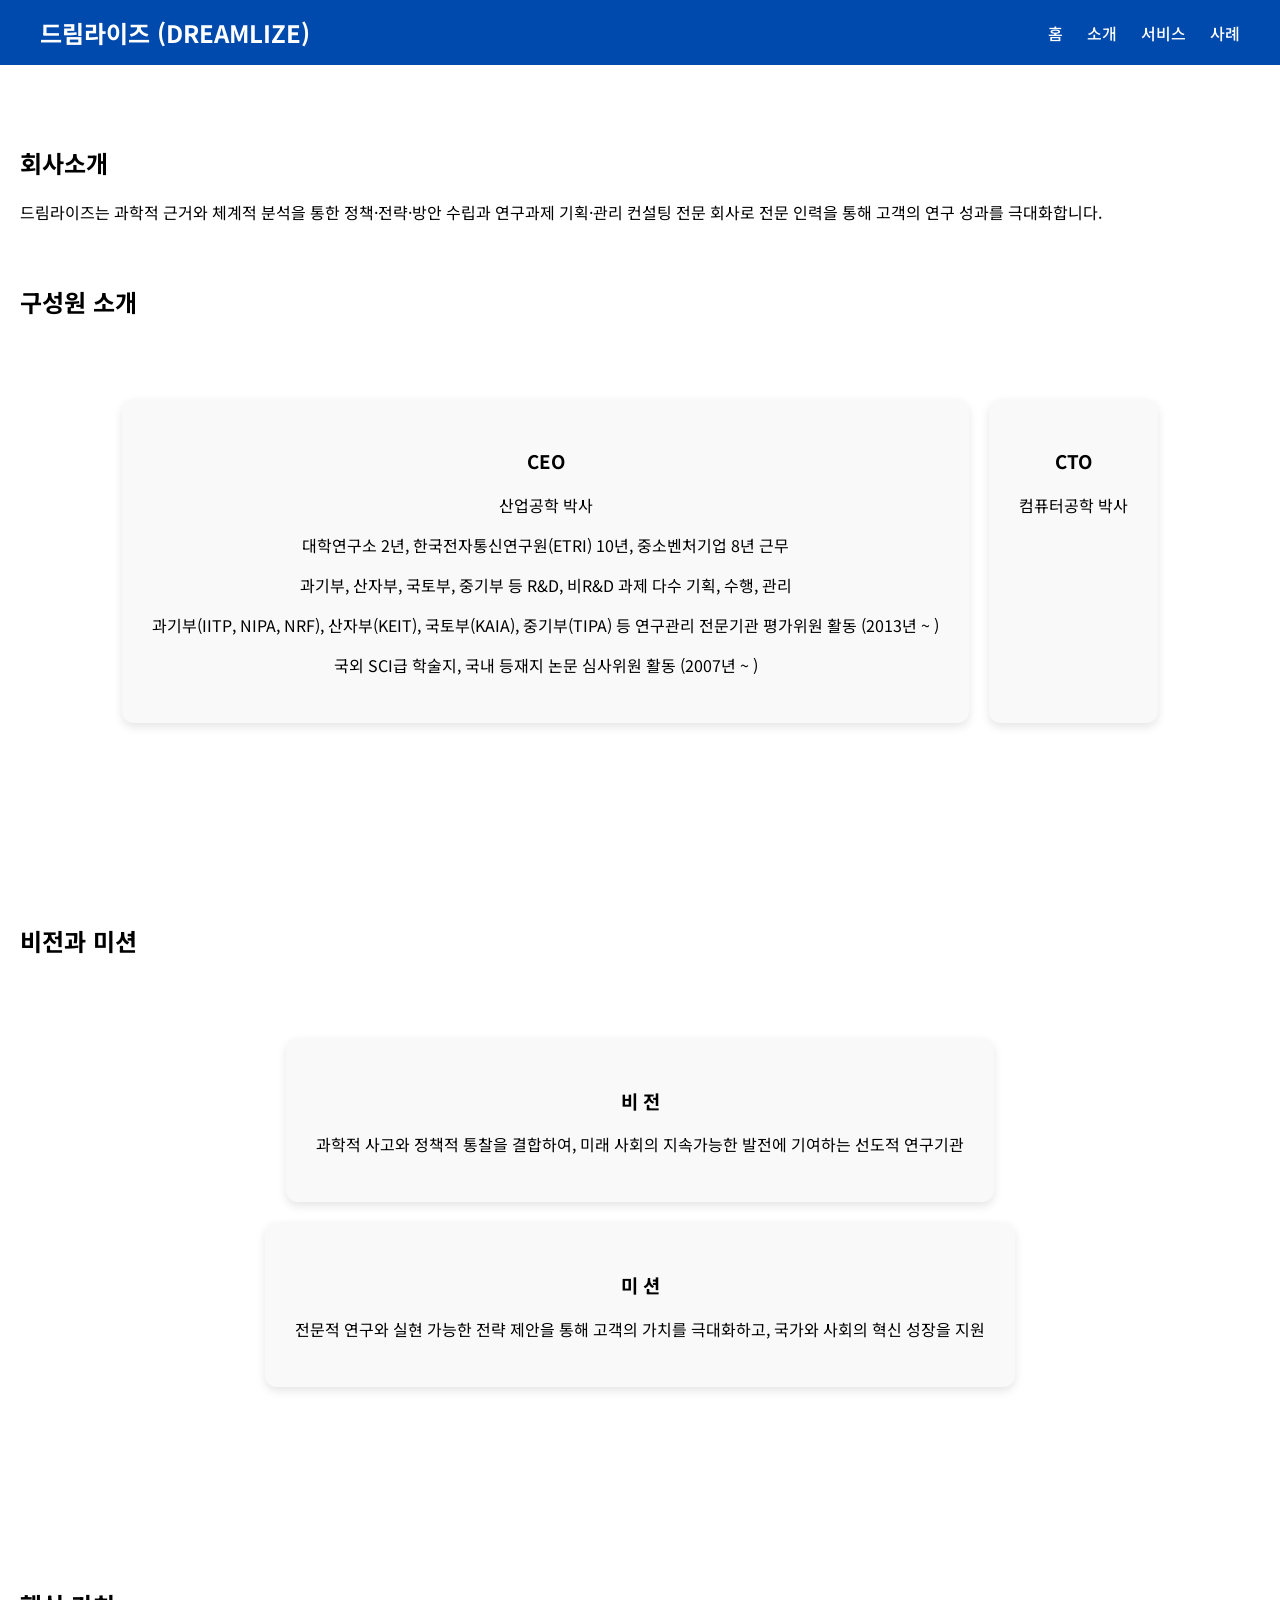
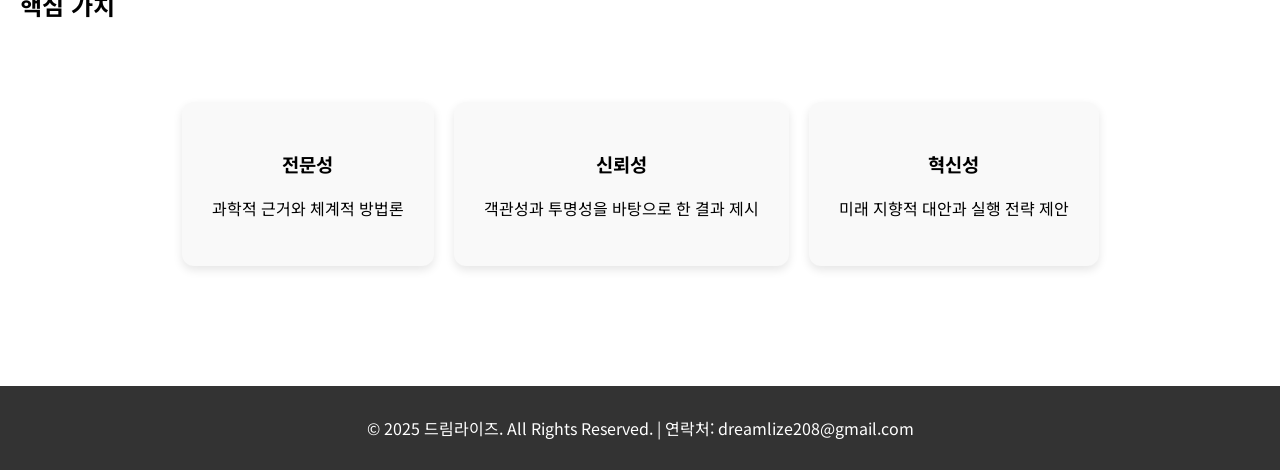
==== about.html @ d96bf714 "Update about.html" ====
<!DOCTYPE html>
<html lang="ko">
<head>
<meta charset="UTF-8">
<meta name="viewport" content="width=device-width, initial-scale=1.0">
<title>드림라이즈 | 소개</title>
<link href="https://fonts.googleapis.com/css2?family=Noto+Sans+KR&display=swap" rel="stylesheet">
<link rel="stylesheet" href="css/style.css">
</head>
<body>

<header>
  <div class="logo">드림라이즈 (DREAMLIZE)</div>
  <nav>
    <a href="index.html">홈</a>
    <a href="about.html">소개</a>
    <a href="services.html">서비스</a>
    <a href="cases.html">사례</a>
  </nav>
</header>

<section>
  <h2>회사소개</h2>
  <p>드림라이즈는 과학적 근거와 체계적 분석을 통한 정책·전략·방안 수립과 연구과제 기획·관리 컨설팅 전문 회사로 전문 인력을 통해 고객의 연구 성과를 극대화합니다.</p>
  <br>
  <h2>구성원 소개</h2>
    <section class="services" id="organization">
      <div class="service-card fade-in">
        <h3>CEO</h3>
          <p>산업공학 박사</p>
          <p>대학연구소 2년, 한국전자통신연구원(ETRI) 10년, 중소벤처기업 8년 근무</p>
          <p>과기부, 산자부, 국토부, 중기부 등 R&D, 비R&D 과제 다수 기획, 수행, 관리</p>
          <p>과기부(IITP, NIPA, NRF), 산자부(KEIT), 국토부(KAIA), 중기부(TIPA) 등 연구관리 전문기관 평가위원 활동 (2013년 ~ )</p>
          <p>국외 SCI급 학술지, 국내 등재지 논문 심사위원 활동 (2007년 ~ )</p>
      </div>
      <div class="service-card fade-in">
        <h3>CTO</h3>  
          <p>컴퓨터공학 박사</p>
      </div>
     </section>
</section>

<section>
  <h2>비전과 미션</h2>
    <section class="services" id="vision">
      <div class="service-card fade-in">
        <h3>비 전</h3>
        <p>과학적 사고와 정책적 통찰을 결합하여, 미래 사회의 지속가능한 발전에 기여하는 선도적 연구기관</p>
      </div>
      <div class="service-card fade-in">
        <h3>미 션</h3>
        <p>전문적 연구와 실현 가능한 전략 제안을 통해 고객의 가치를 극대화하고, 국가와 사회의 혁신 성장을 지원</p>
      </div>
  </section>
</section>

<section>
  <h2>핵심 가치</h2>
  <section class="services" id="values">
    <div class="service-card fade-in">
      <h3>전문성</h3>
      <p>과학적 근거와 체계적 방법론</p>
    </div>
    <div class="service-card fade-in">
      <h3>신뢰성</h3>
      <p>객관성과 투명성을 바탕으로 한 결과 제시</p>
    </div>
    <div class="service-card fade-in">
      <h3>혁신성</h3>
      <p>미래 지향적 대안과 실행 전략 제안</p>
    </div>
  </section>
</section>

<footer>
  &copy; 2025 드림라이즈. All Rights Reserved. | 연락처: dreamlize208@gmail.com
</footer>

<script src="js/script.js"></script>
</body>

</html>
---- css/style.css ----
body, html {
  margin:0; padding:0;
  font-family: 'Noto Sans KR', sans-serif;
  scroll-behavior: smooth;
}
a { text-decoration:none; color: inherit; }
ul { list-style:none; padding:0; margin:0; }

header {
  background:#004aad; color:#fff;
  display:flex; justify-content:space-between; align-items:center;
  padding:15px 40px; position:sticky; top:0; z-index:1000;
}
header .logo { font-size:1.5rem; font-weight:bold; }
header nav a { margin-left:20px; color:#fff; font-weight:500; }

//.banner {
//  background:#e0f0ff url('../img/banner2.png') center/cover no-repeat;
//  color:#004aad; text-align:center;
//  padding:120px;
//}

.banner h1 { font-size:3rem; margin-bottom:10px; text-align:center}
.banner p { font-size:1.2rem; text-align:center}

section { padding:60px 20px; }
.services, .cases { display:flex; flex-wrap:wrap; justify-content:center; gap:20px; }
.service-card, .case-card {
  background:#f9f9f9; padding:30px; border-radius:12px; text-align:center;
  box-shadow:0 4px 10px rgba(0,0,0,0.1); transition: transform 0.3s;
}
.service-card:hover, .case-card:hover { transform: translateY(-5px); }

footer { background:#333; color:#fff; text-align:center; padding:30px 20px; }

.fade-in { opacity:0; transform:translateY(30px); transition: all 0.6s ease-out; }
.fade-in.appear { opacity:1; transform:translateY(0); }

@media(max-width:768px){
  header { flex-direction:column; }
  header nav { margin-top:10px; }
  .services, .cases { flex-direction:column; align-items:center; }

}
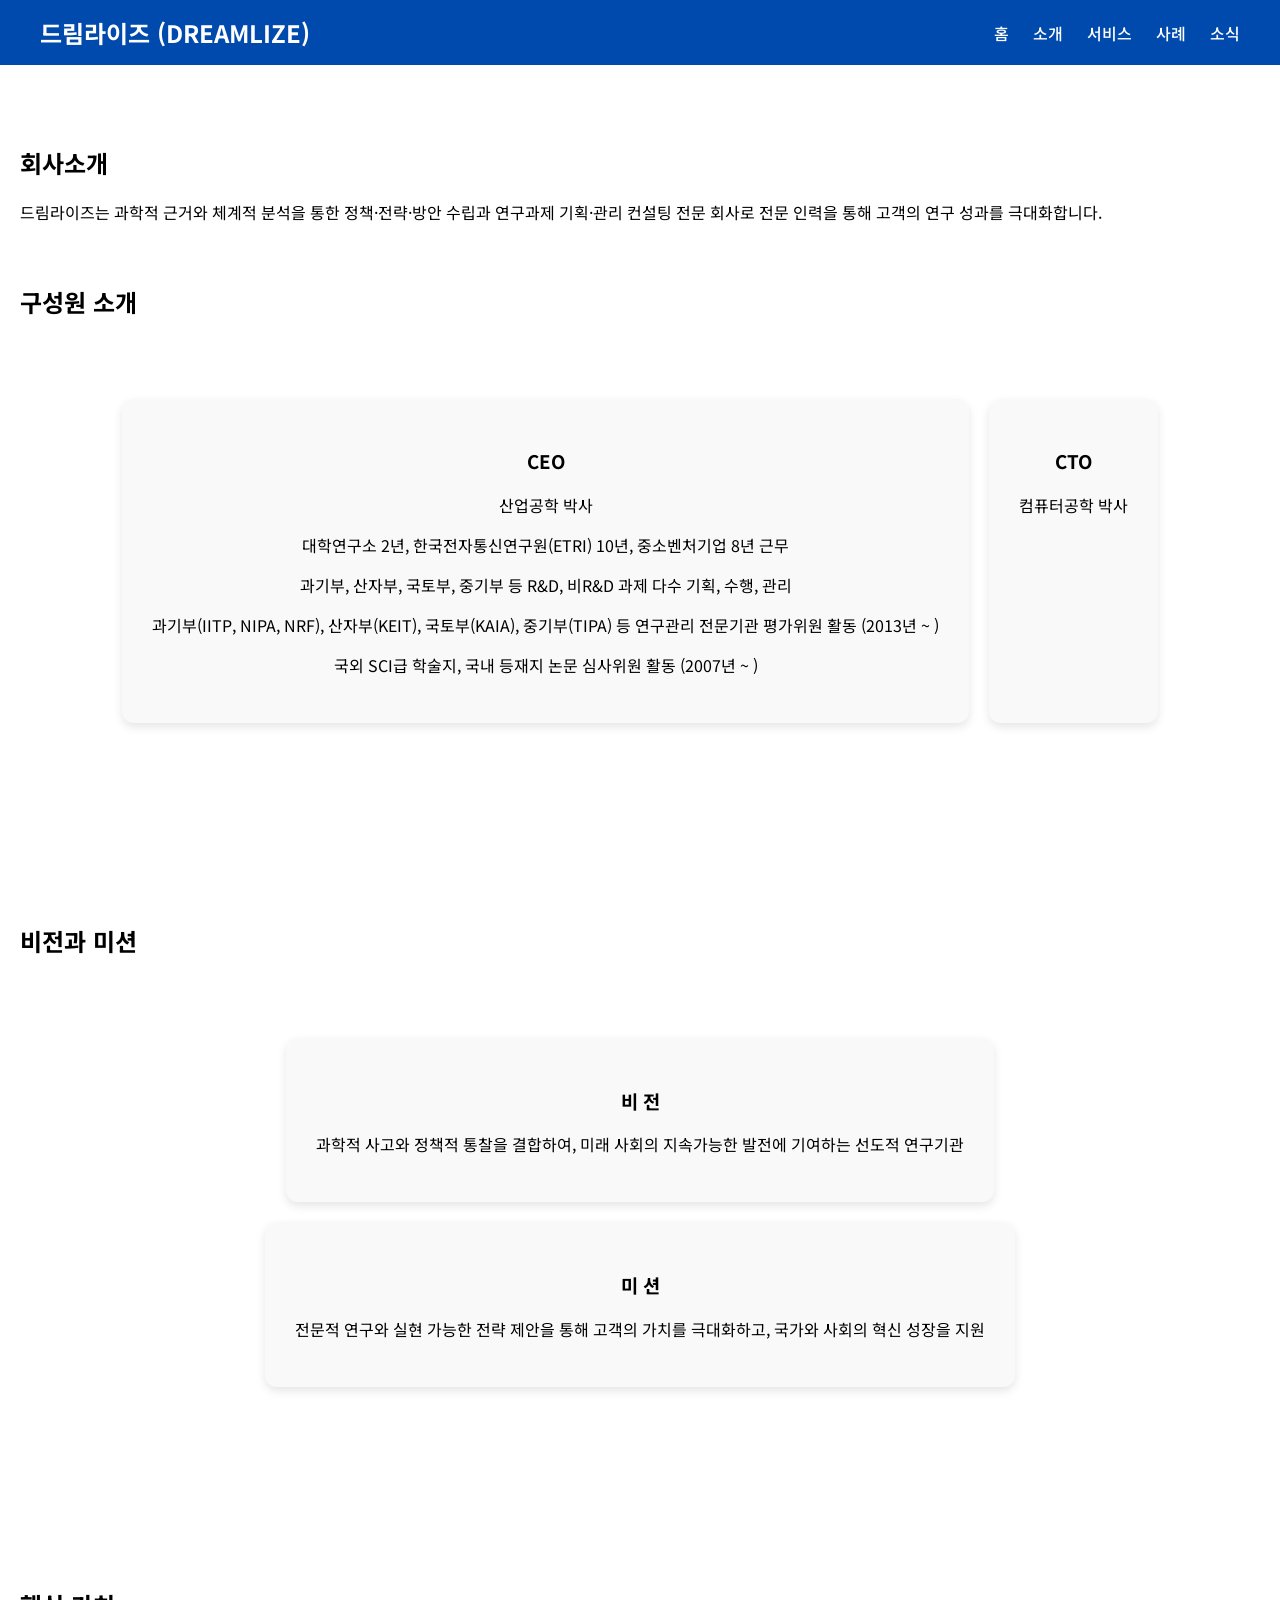
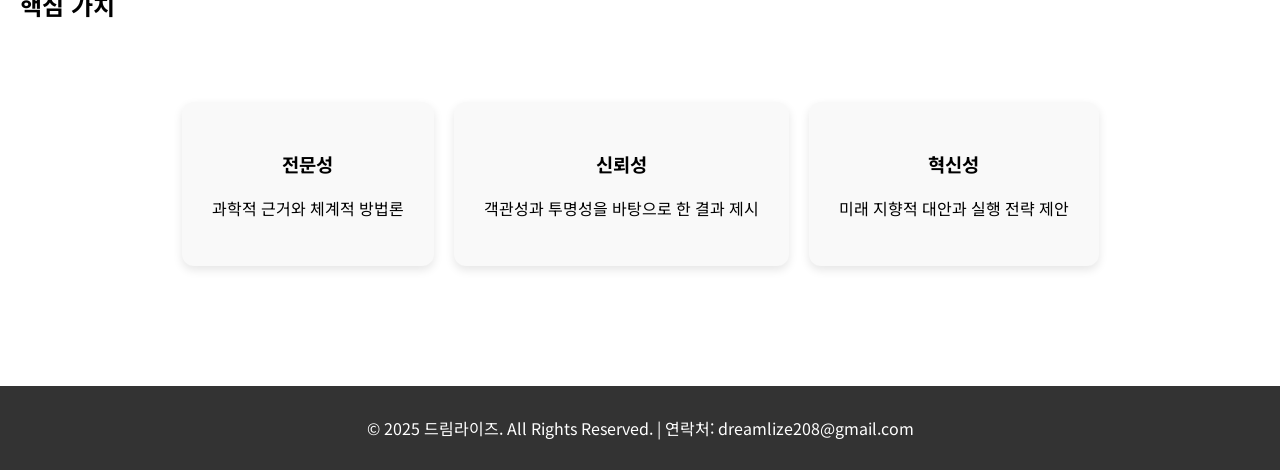
==== commit 10db10cf: "Update navigation menu to include 'News' link Added a new 'News' link to the navigation menu." ====
--- a/about.html
+++ b/about.html
@@ -16,6 +16,7 @@
     <a href="about.html">소개</a>
     <a href="services.html">서비스</a>
     <a href="cases.html">사례</a>
+    <a href="news.html">소식</a>
   </nav>
 </header>
 
@@ -98,3 +99,4 @@
 
 
 
+
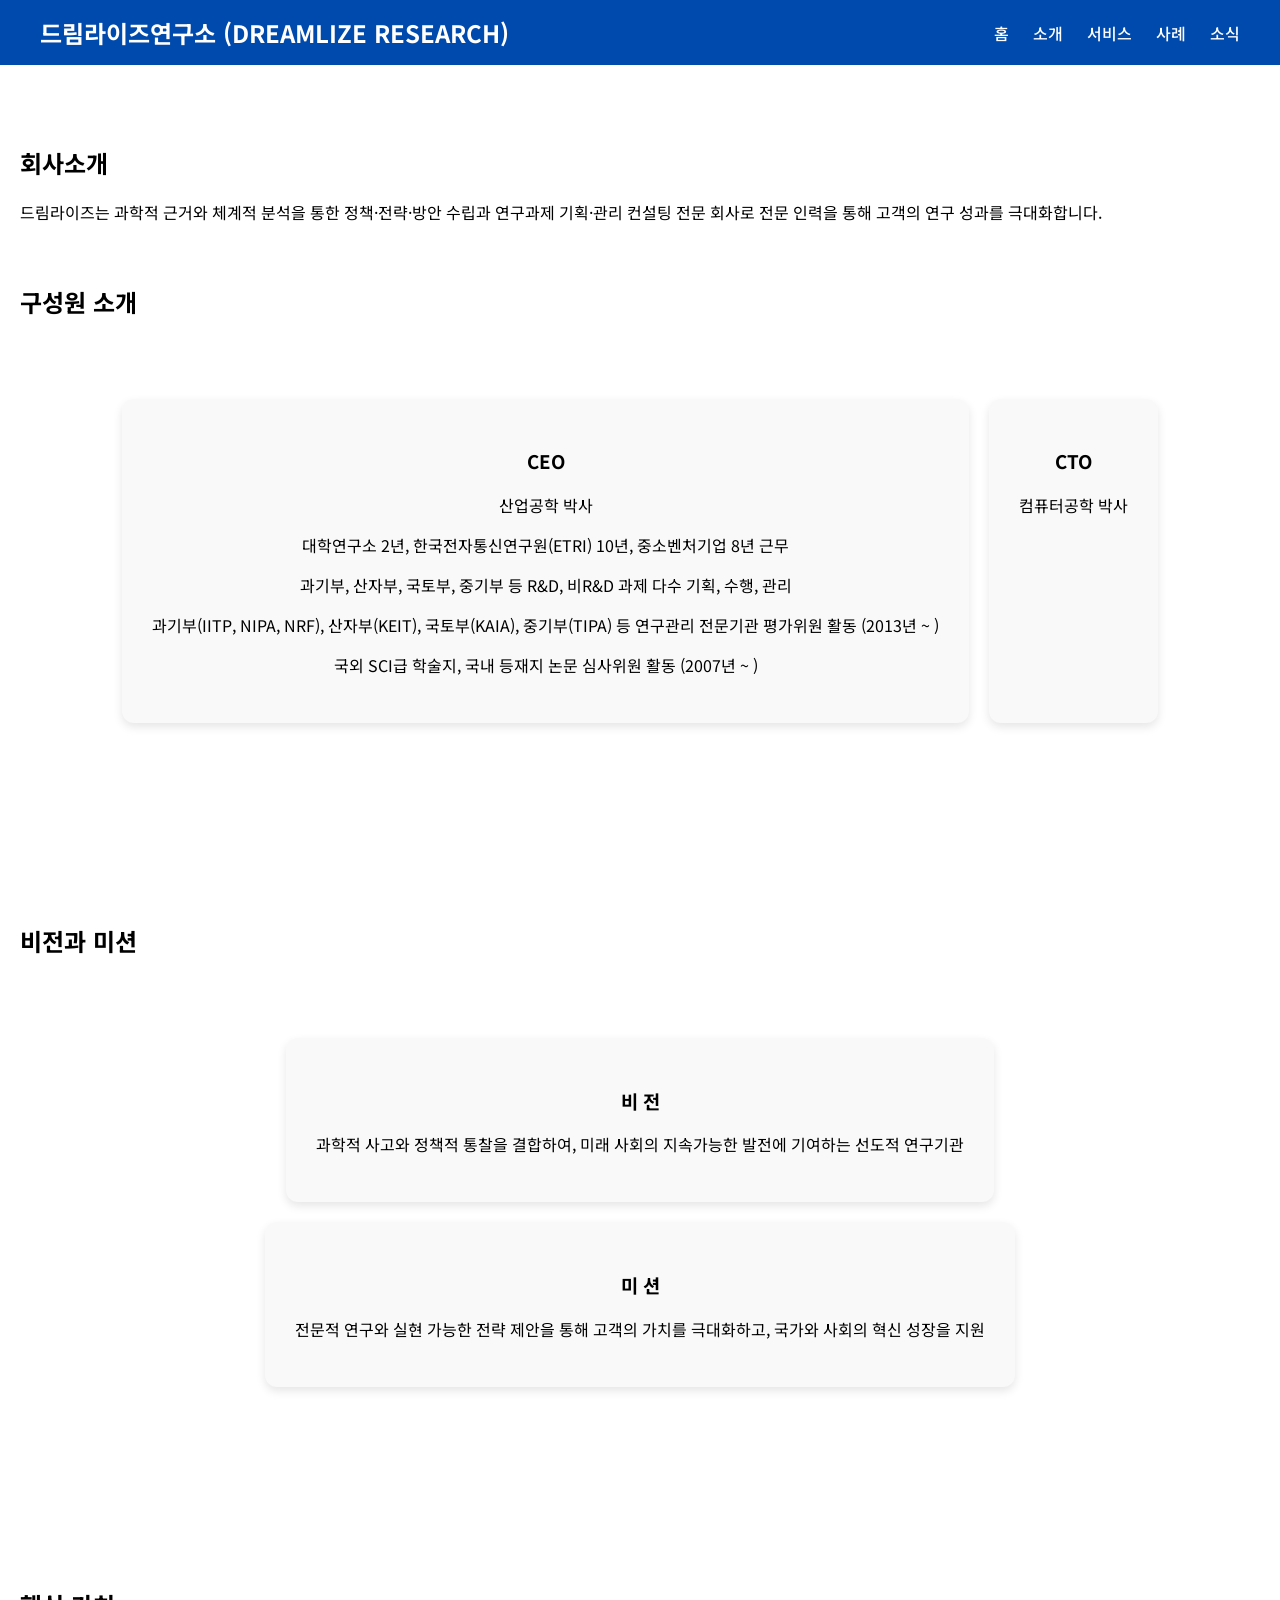
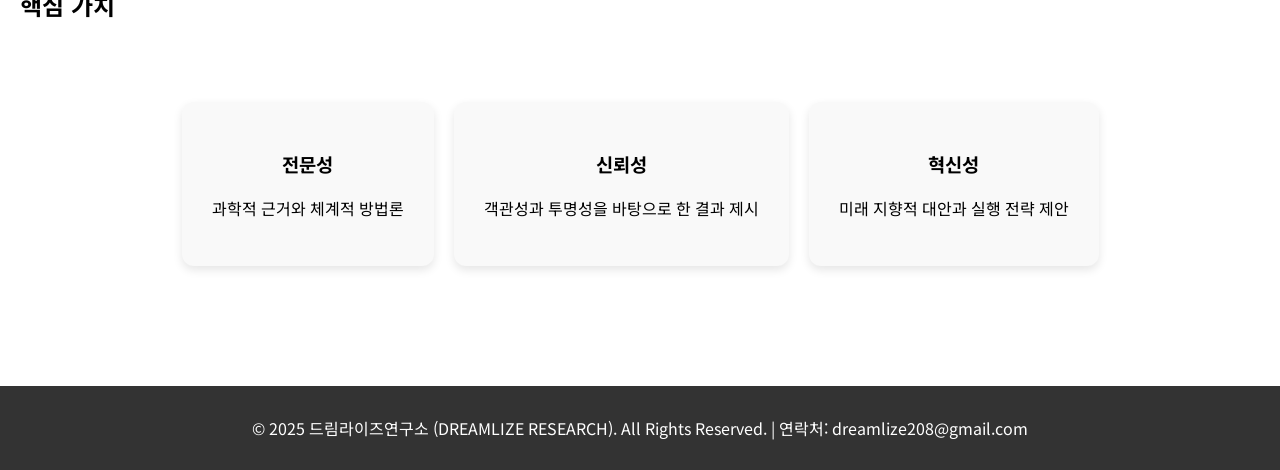
==== commit 78ad86f7: "Change company name to include '연구소 (RESEARCH)' Updated the company name in the header and footer to" ====
--- a/about.html
+++ b/about.html
@@ -10,7 +10,7 @@
 <body>
 
 <header>
-  <div class="logo">드림라이즈 (DREAMLIZE)</div>
+  <div class="logo">드림라이즈연구소 (DREAMLIZE RESEARCH)</div>
   <nav>
     <a href="index.html">홈</a>
     <a href="about.html">소개</a>
@@ -74,7 +74,7 @@
 </section>
 
 <footer>
-  &copy; 2025 드림라이즈. All Rights Reserved. | 연락처: dreamlize208@gmail.com
+  &copy; 2025 드림라이즈연구소 (DREAMLIZE RESEARCH). All Rights Reserved. | 연락처: dreamlize208@gmail.com
 </footer>
 
 <script src="js/script.js"></script>
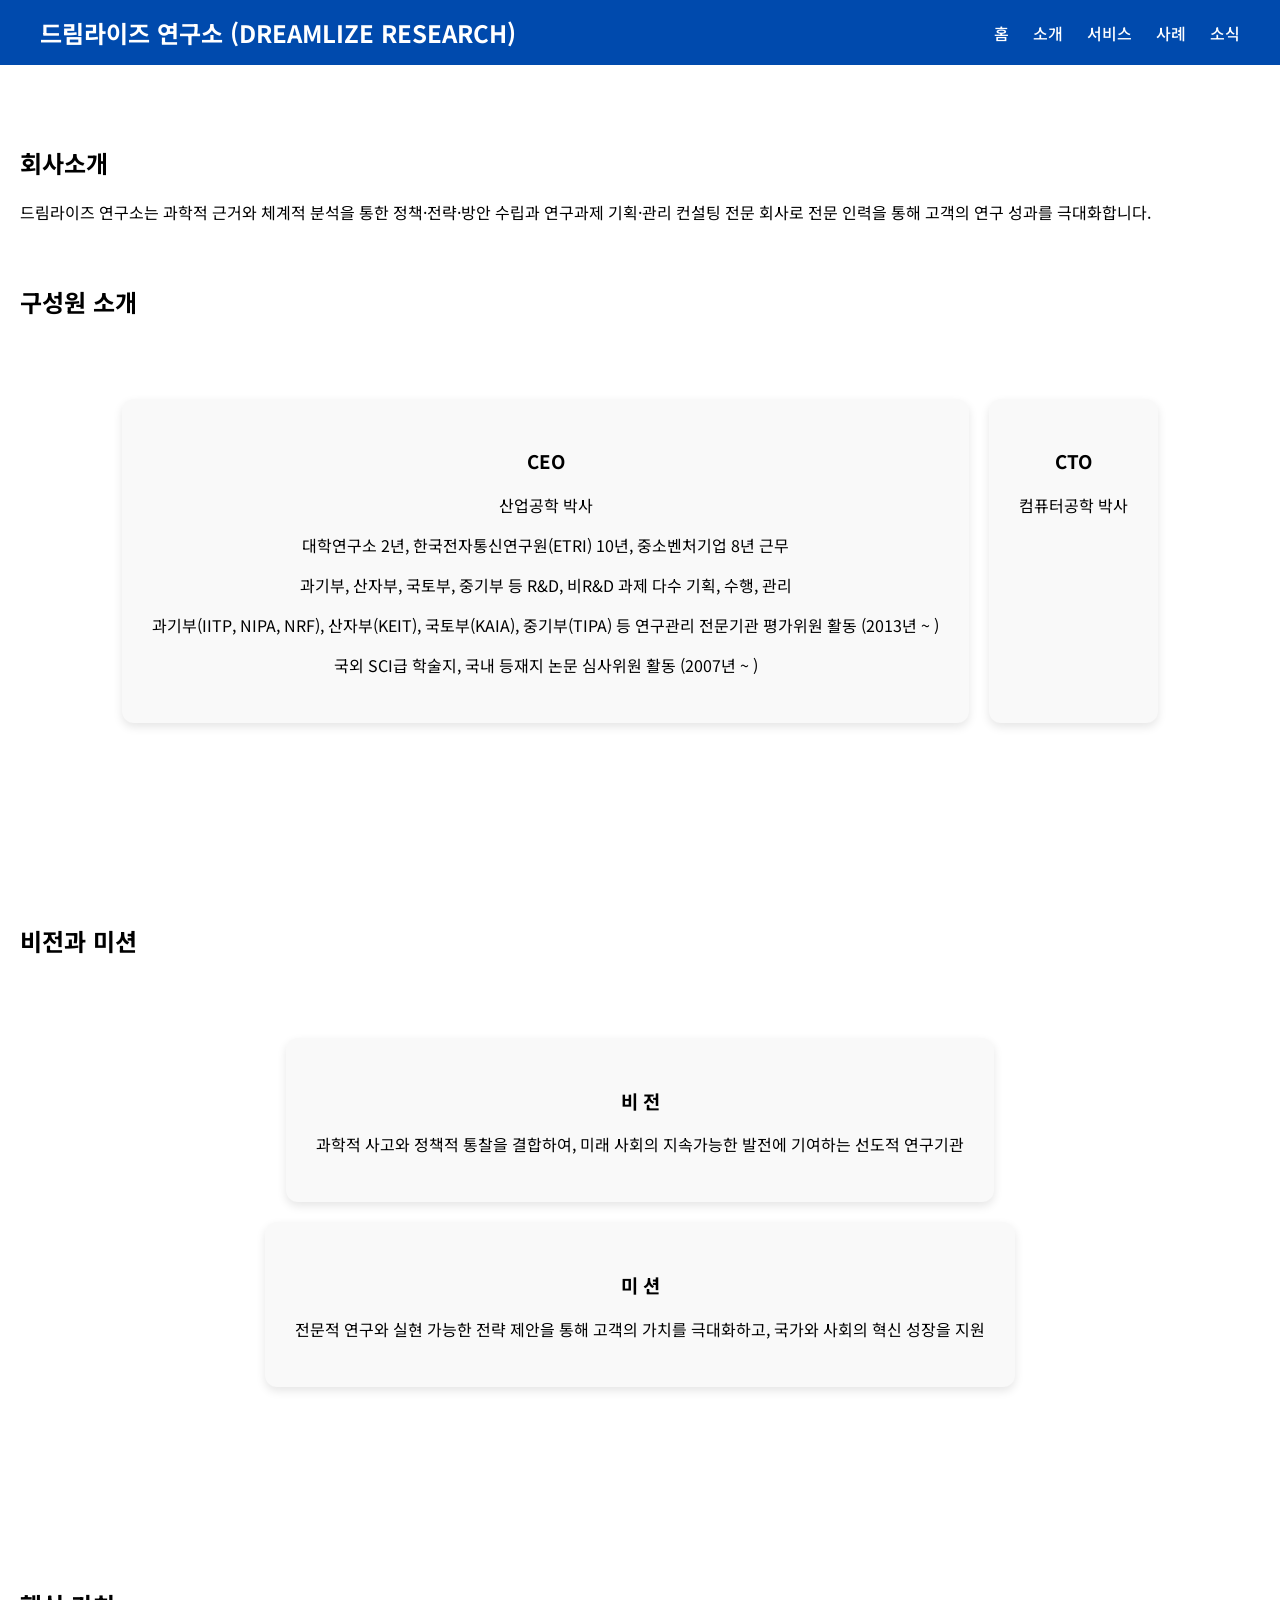
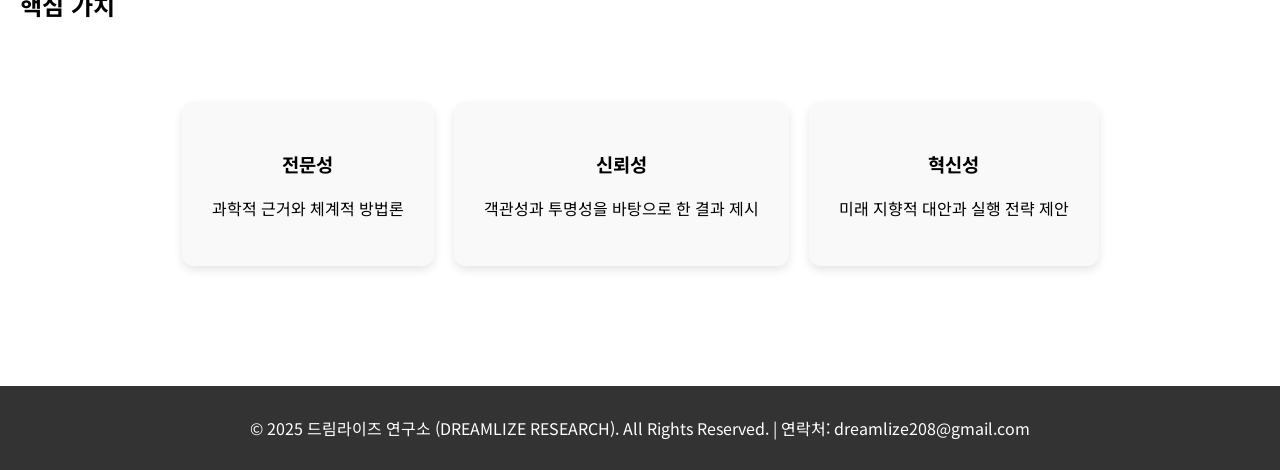
==== commit 31d98e1e: "Update about.html" ====
--- a/about.html
+++ b/about.html
@@ -3,14 +3,14 @@
 <head>
 <meta charset="UTF-8">
 <meta name="viewport" content="width=device-width, initial-scale=1.0">
-<title>드림라이즈 | 소개</title>
+<title>드림라이즈연구소 | 소개</title>
 <link href="https://fonts.googleapis.com/css2?family=Noto+Sans+KR&display=swap" rel="stylesheet">
 <link rel="stylesheet" href="css/style.css">
 </head>
 <body>
 
 <header>
-  <div class="logo">드림라이즈연구소 (DREAMLIZE RESEARCH)</div>
+  <div class="logo">드림라이즈 연구소 (DREAMLIZE RESEARCH)</div>
   <nav>
     <a href="index.html">홈</a>
     <a href="about.html">소개</a>
@@ -22,7 +22,7 @@
 
 <section>
   <h2>회사소개</h2>
-  <p>드림라이즈는 과학적 근거와 체계적 분석을 통한 정책·전략·방안 수립과 연구과제 기획·관리 컨설팅 전문 회사로 전문 인력을 통해 고객의 연구 성과를 극대화합니다.</p>
+  <p>드림라이즈 연구소는 과학적 근거와 체계적 분석을 통한 정책·전략·방안 수립과 연구과제 기획·관리 컨설팅 전문 회사로 전문 인력을 통해 고객의 연구 성과를 극대화합니다.</p>
   <br>
   <h2>구성원 소개</h2>
     <section class="services" id="organization">
@@ -74,7 +74,7 @@
 </section>
 
 <footer>
-  &copy; 2025 드림라이즈연구소 (DREAMLIZE RESEARCH). All Rights Reserved. | 연락처: dreamlize208@gmail.com
+  &copy; 2025 드림라이즈 연구소 (DREAMLIZE RESEARCH). All Rights Reserved. | 연락처: dreamlize208@gmail.com
 </footer>
 
 <script src="js/script.js"></script>
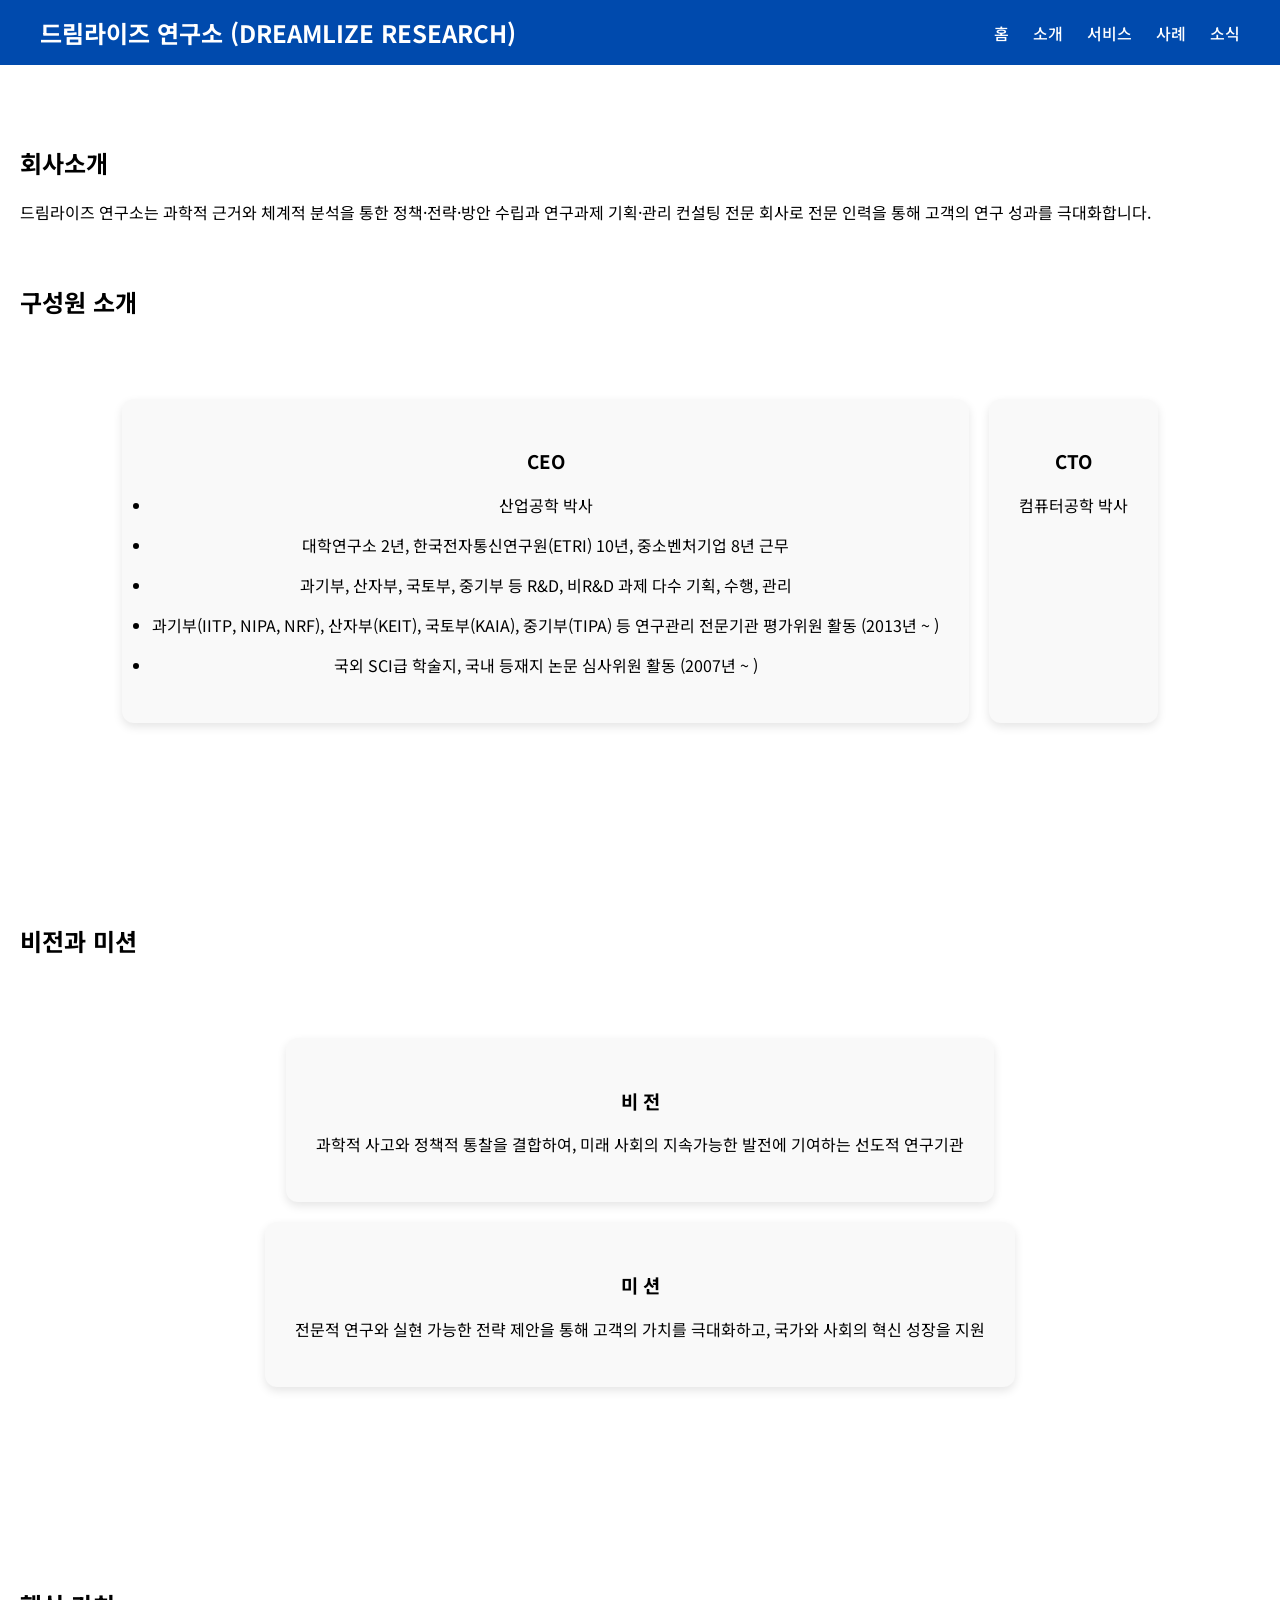
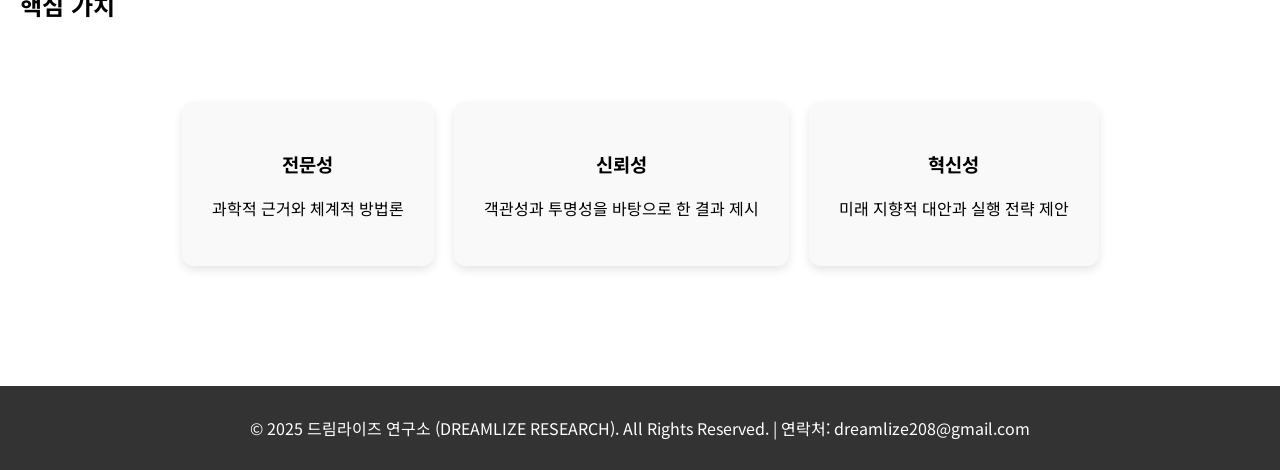
==== commit 40d00254: "Update about.html" ====
--- a/about.html
+++ b/about.html
@@ -28,11 +28,11 @@
     <section class="services" id="organization">
       <div class="service-card fade-in">
         <h3>CEO</h3>
-          <p>산업공학 박사</p>
-          <p>대학연구소 2년, 한국전자통신연구원(ETRI) 10년, 중소벤처기업 8년 근무</p>
-          <p>과기부, 산자부, 국토부, 중기부 등 R&D, 비R&D 과제 다수 기획, 수행, 관리</p>
-          <p>과기부(IITP, NIPA, NRF), 산자부(KEIT), 국토부(KAIA), 중기부(TIPA) 등 연구관리 전문기관 평가위원 활동 (2013년 ~ )</p>
-          <p>국외 SCI급 학술지, 국내 등재지 논문 심사위원 활동 (2007년 ~ )</p>
+          <p align=left><ul><li>산업공학 박사</li></ul></p>
+          <p align=left><ul><li>대학연구소 2년, 한국전자통신연구원(ETRI) 10년, 중소벤처기업 8년 근무</li></ul></p>
+          <p align=left><ul><li>과기부, 산자부, 국토부, 중기부 등 R&D, 비R&D 과제 다수 기획, 수행, 관리</li></ul></p>
+          <p align=left><ul><li>과기부(IITP, NIPA, NRF), 산자부(KEIT), 국토부(KAIA), 중기부(TIPA) 등 연구관리 전문기관 평가위원 활동 (2013년 ~ )</li></ul></p>
+          <p align=left><ul><li>국외 SCI급 학술지, 국내 등재지 논문 심사위원 활동 (2007년 ~ )</li></ul></p>
       </div>
       <div class="service-card fade-in">
         <h3>CTO</h3>  
--- a/css/style.css
+++ b/css/style.css
@@ -4,7 +4,7 @@
   scroll-behavior: smooth;
 }
 a { text-decoration:none; color: inherit; }
-ul { list-style:none; padding:0; margin:0; }
+ul { list-style:disc; padding:0; margin:0; }
 
 header {
   background:#004aad; color:#fff;
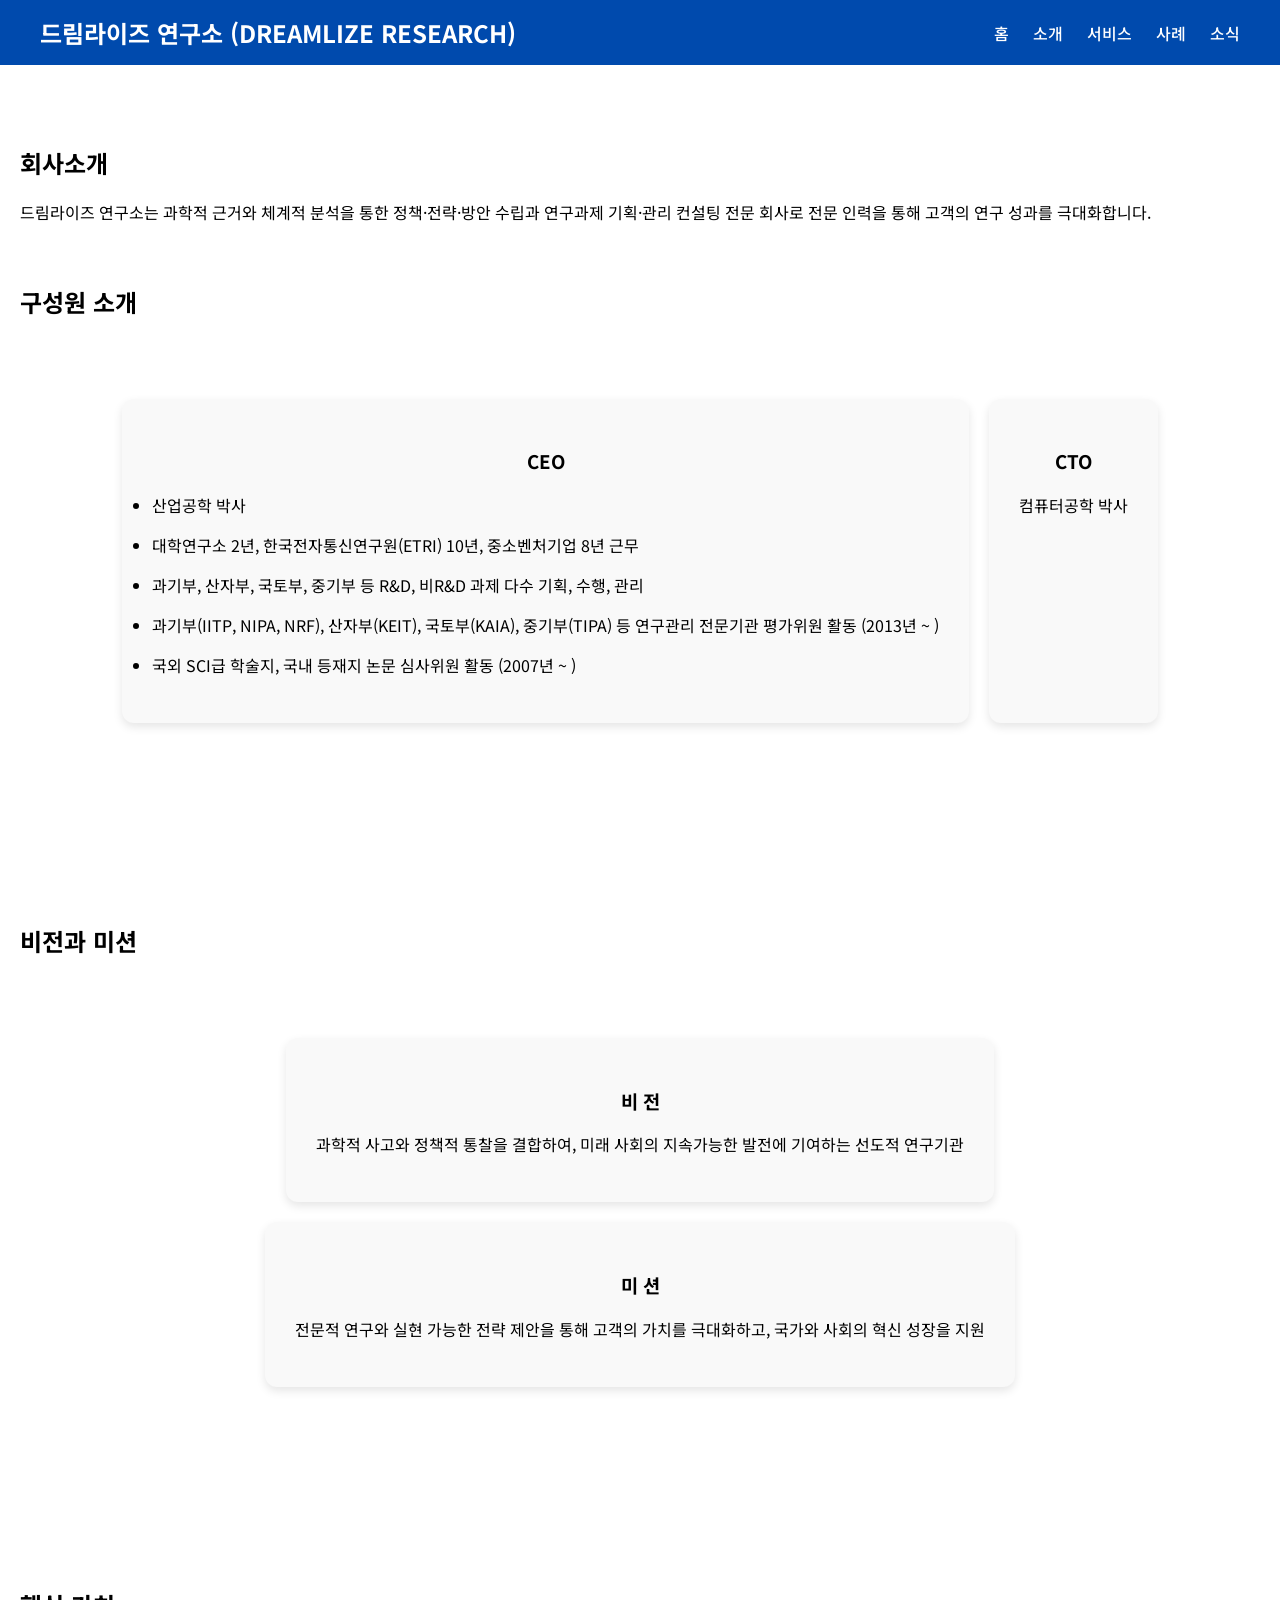
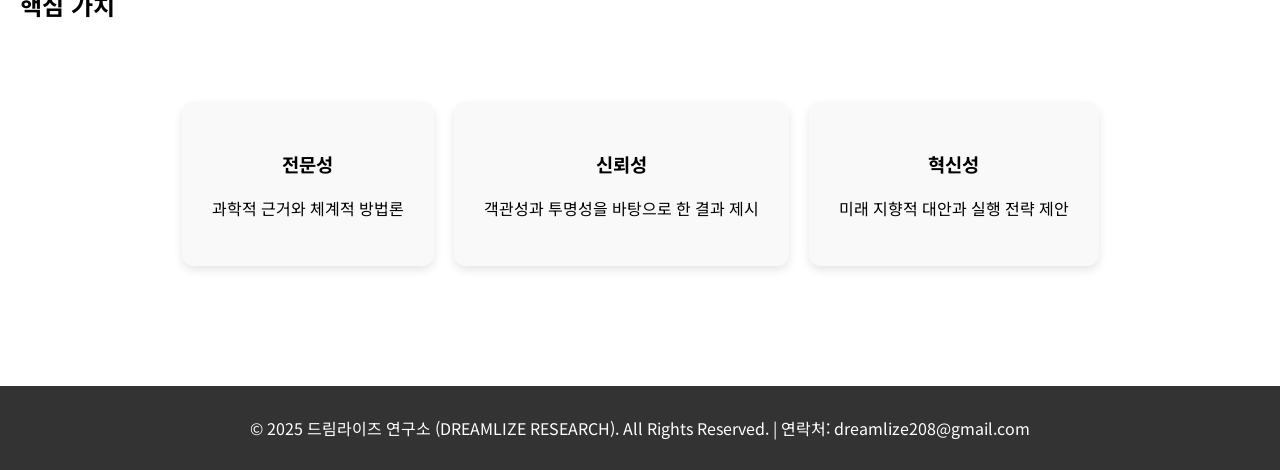
==== commit b95a9897: "Update about.html" ====
--- a/about.html
+++ b/about.html
@@ -28,11 +28,11 @@
     <section class="services" id="organization">
       <div class="service-card fade-in">
         <h3>CEO</h3>
-          <p align=left><ul><li>산업공학 박사</li></ul></p>
-          <p align=left><ul><li>대학연구소 2년, 한국전자통신연구원(ETRI) 10년, 중소벤처기업 8년 근무</li></ul></p>
-          <p align=left><ul><li>과기부, 산자부, 국토부, 중기부 등 R&D, 비R&D 과제 다수 기획, 수행, 관리</li></ul></p>
-          <p align=left><ul><li>과기부(IITP, NIPA, NRF), 산자부(KEIT), 국토부(KAIA), 중기부(TIPA) 등 연구관리 전문기관 평가위원 활동 (2013년 ~ )</li></ul></p>
-          <p align=left><ul><li>국외 SCI급 학술지, 국내 등재지 논문 심사위원 활동 (2007년 ~ )</li></ul></p>
+          <p align=left><ul><li align=left>산업공학 박사</li></ul></p>
+          <p align=left><ul><li align=left>대학연구소 2년, 한국전자통신연구원(ETRI) 10년, 중소벤처기업 8년 근무</li></ul></p>
+          <p align=left><ul><li align=left>과기부, 산자부, 국토부, 중기부 등 R&D, 비R&D 과제 다수 기획, 수행, 관리</li></ul></p>
+          <p align=left><ul><li align=left>과기부(IITP, NIPA, NRF), 산자부(KEIT), 국토부(KAIA), 중기부(TIPA) 등 연구관리 전문기관 평가위원 활동 (2013년 ~ )</li></ul></p>
+          <p align=left><ul><li align=left>국외 SCI급 학술지, 국내 등재지 논문 심사위원 활동 (2007년 ~ )</li></ul></p>
       </div>
       <div class="service-card fade-in">
         <h3>CTO</h3>  
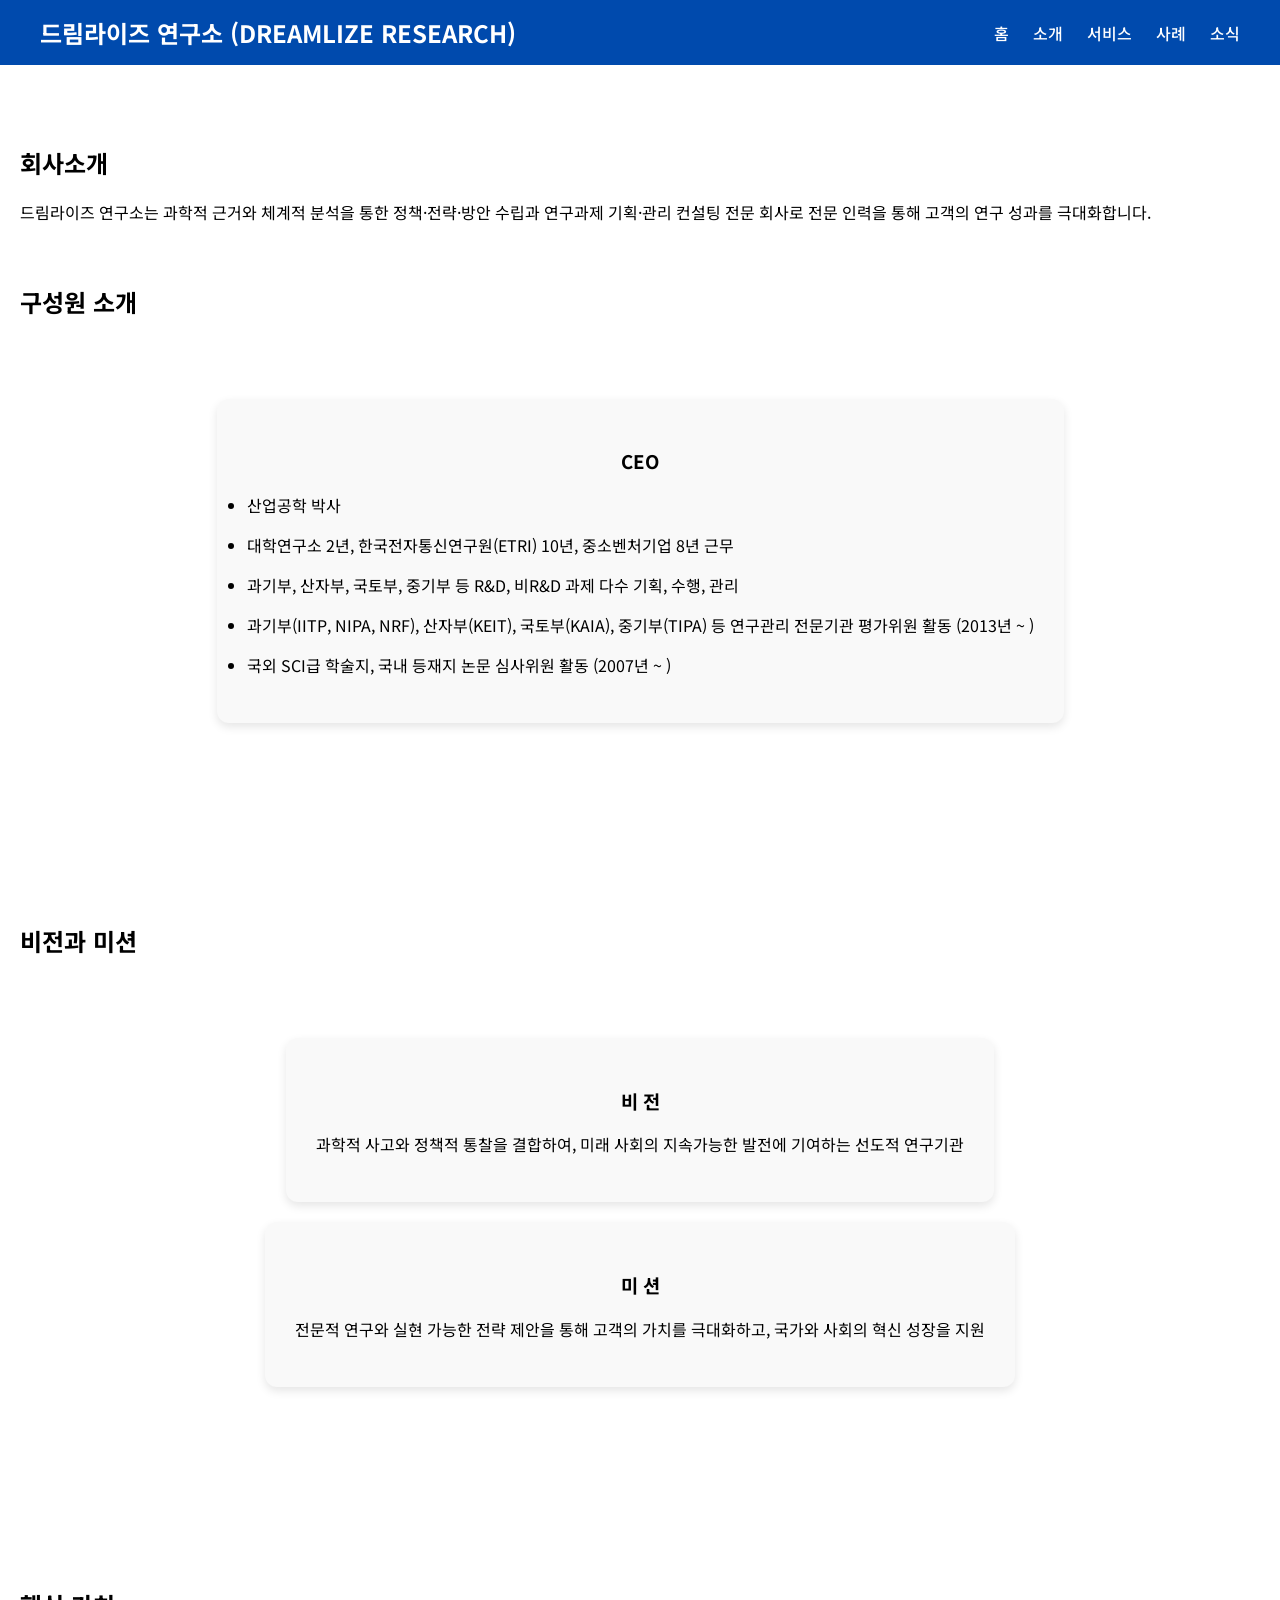
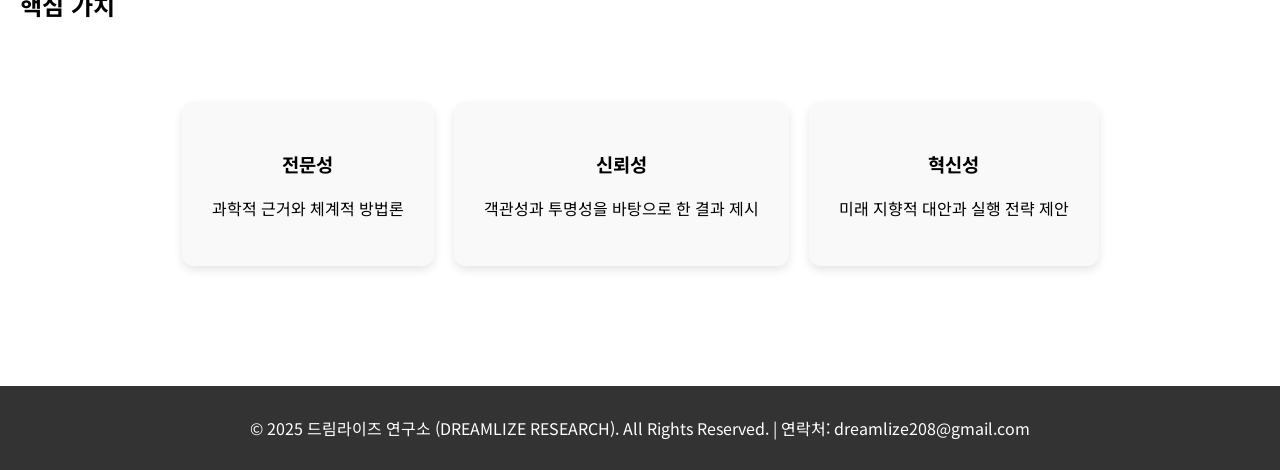
==== commit 44351fb5: "Update about.html" ====
--- a/about.html
+++ b/about.html
@@ -33,11 +33,7 @@
           <p align=left><ul><li align=left>과기부, 산자부, 국토부, 중기부 등 R&D, 비R&D 과제 다수 기획, 수행, 관리</li></ul></p>
           <p align=left><ul><li align=left>과기부(IITP, NIPA, NRF), 산자부(KEIT), 국토부(KAIA), 중기부(TIPA) 등 연구관리 전문기관 평가위원 활동 (2013년 ~ )</li></ul></p>
           <p align=left><ul><li align=left>국외 SCI급 학술지, 국내 등재지 논문 심사위원 활동 (2007년 ~ )</li></ul></p>
-      </div>
-      <div class="service-card fade-in">
-        <h3>CTO</h3>  
-          <p>컴퓨터공학 박사</p>
-      </div>
+      </div>      
      </section>
 </section>
 
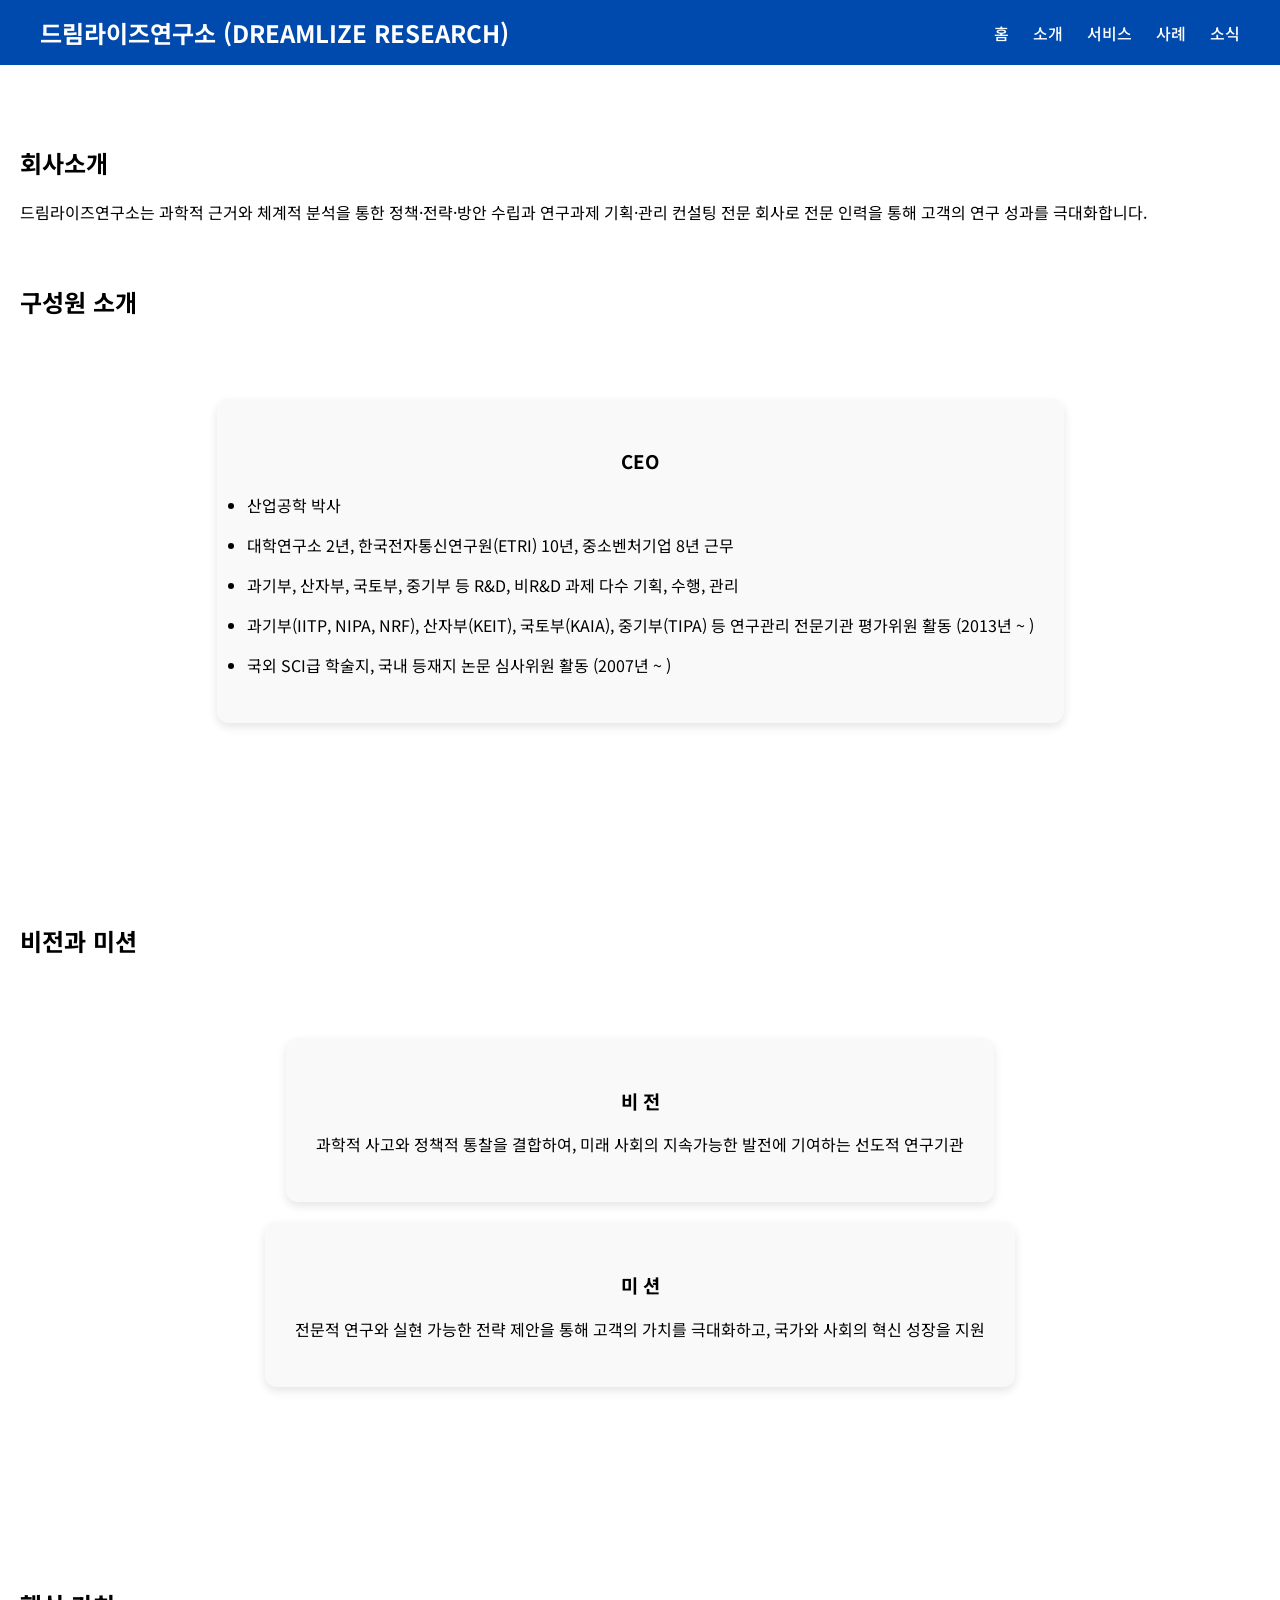
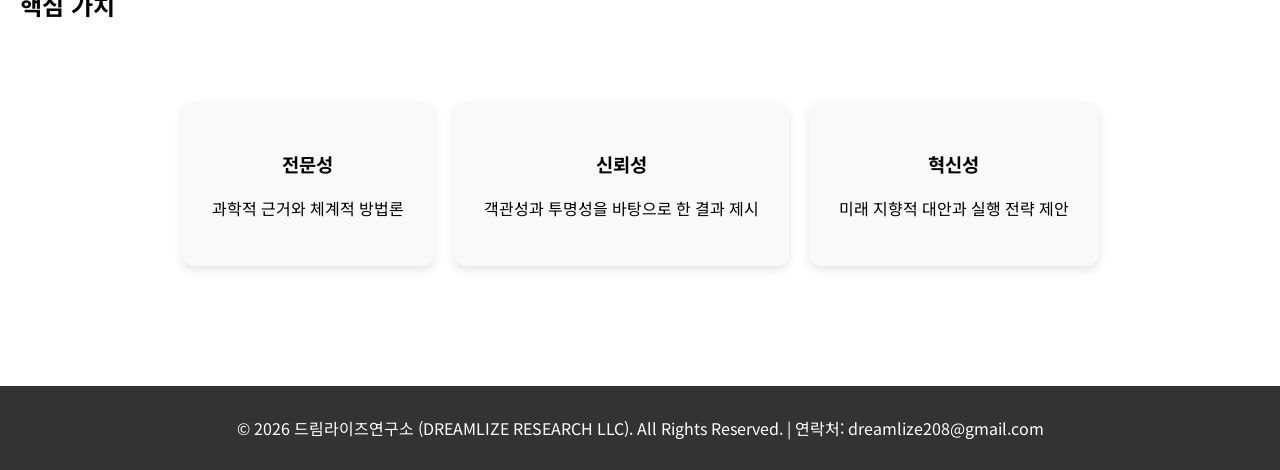
==== commit 7886e9af: "Update about.html" ====
--- a/about.html
+++ b/about.html
@@ -10,7 +10,7 @@
 <body>
 
 <header>
-  <div class="logo">드림라이즈 연구소 (DREAMLIZE RESEARCH)</div>
+  <div class="logo">드림라이즈연구소 (DREAMLIZE RESEARCH)</div>
   <nav>
     <a href="index.html">홈</a>
     <a href="about.html">소개</a>
@@ -22,7 +22,7 @@
 
 <section>
   <h2>회사소개</h2>
-  <p>드림라이즈 연구소는 과학적 근거와 체계적 분석을 통한 정책·전략·방안 수립과 연구과제 기획·관리 컨설팅 전문 회사로 전문 인력을 통해 고객의 연구 성과를 극대화합니다.</p>
+  <p>드림라이즈연구소는 과학적 근거와 체계적 분석을 통한 정책·전략·방안 수립과 연구과제 기획·관리 컨설팅 전문 회사로 전문 인력을 통해 고객의 연구 성과를 극대화합니다.</p>
   <br>
   <h2>구성원 소개</h2>
     <section class="services" id="organization">
@@ -70,7 +70,7 @@
 </section>
 
 <footer>
-  &copy; 2025 드림라이즈 연구소 (DREAMLIZE RESEARCH). All Rights Reserved. | 연락처: dreamlize208@gmail.com
+  &copy; 2026 드림라이즈연구소 (DREAMLIZE RESEARCH LLC). All Rights Reserved. | 연락처: dreamlize208@gmail.com
 </footer>
 
 <script src="js/script.js"></script>
